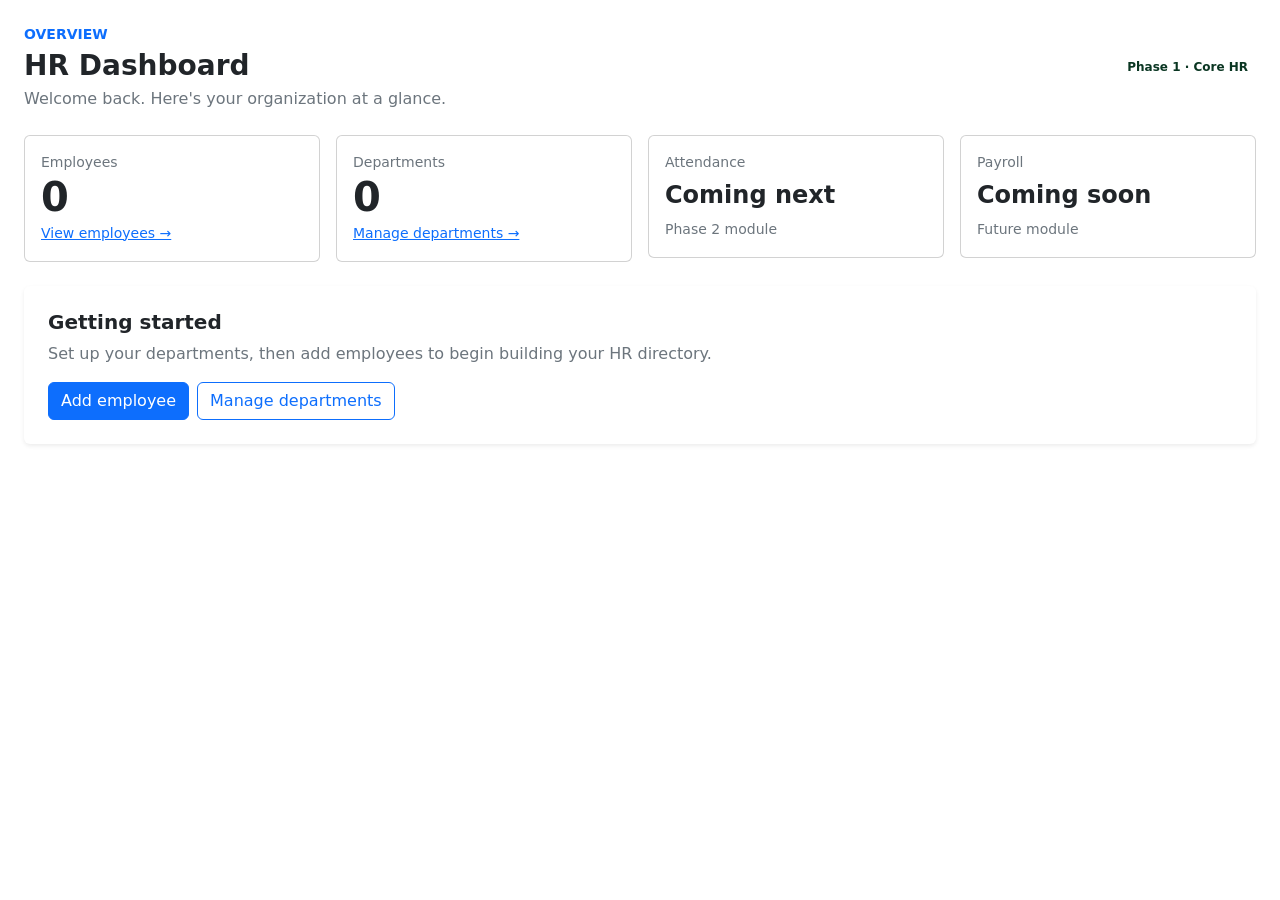
==== src/main/resources/templates/dashboard/index.html @ 43a1b0d2 ""init"" ====
<!doctype html><html lang="en" xmlns:th="http://www.thymeleaf.org" xmlns:sec="http://www.thymeleaf.org/extras/spring-security"><head><meta charset="utf-8"><meta name="viewport" content="width=device-width, initial-scale=1"><title>Dashboard | PeopleDesk HRMS</title><link href="https://cdn.jsdelivr.net/npm/bootstrap@5.3.3/dist/css/bootstrap.min.css" rel="stylesheet"><link th:href="@{/css/app.css}" rel="stylesheet"></head><body><div th:replace="~{fragments/layout :: navbar}"></div><main class="container-fluid px-4 py-4"><div class="d-flex flex-wrap justify-content-between align-items-center mb-4"><div><p class="text-primary fw-semibold small text-uppercase mb-1">Overview</p><h1 class="h3 fw-bold mb-1">HR Dashboard</h1><p class="text-secondary mb-0">Welcome back. Here's your organization at a glance.</p></div><span class="badge rounded-pill text-bg-success-subtle text-success-emphasis p-2">Phase 1 · Core HR</span></div><div class="row g-3 mb-4"><div class="col-12 col-md-6 col-xl-3"><div class="card metric-card"><div class="card-body"><div class="text-secondary small">Employees</div><div class="display-6 fw-bold" th:text="${employeeCount}">0</div><a class="small" th:href="@{/employees}">View employees →</a></div></div></div><div class="col-12 col-md-6 col-xl-3"><div class="card metric-card"><div class="card-body"><div class="text-secondary small">Departments</div><div class="display-6 fw-bold" th:text="${departmentCount}">0</div><a class="small" th:href="@{/departments}">Manage departments →</a></div></div></div><div class="col-12 col-md-6 col-xl-3"><div class="card metric-card"><div class="card-body"><div class="text-secondary small">Attendance</div><div class="h4 fw-bold mt-2">Coming next</div><span class="small text-secondary">Phase 2 module</span></div></div></div><div class="col-12 col-md-6 col-xl-3"><div class="card metric-card"><div class="card-body"><div class="text-secondary small">Payroll</div><div class="h4 fw-bold mt-2">Coming soon</div><span class="small text-secondary">Future module</span></div></div></div></div><div class="card border-0 shadow-sm"><div class="card-body p-4"><h2 class="h5 fw-bold">Getting started</h2><p class="text-secondary">Set up your departments, then add employees to begin building your HR directory.</p><div class="d-flex flex-wrap gap-2"><a class="btn btn-primary" th:href="@{/employees/new}" sec:authorize="hasAnyRole('SUPER_ADMIN','HR_ADMIN','HR_MANAGER')">Add employee</a><a class="btn btn-outline-primary" th:href="@{/departments}" sec:authorize="hasAnyRole('SUPER_ADMIN','HR_ADMIN','HR_MANAGER')">Manage departments</a></div></div></div></main><script src="https://cdn.jsdelivr.net/npm/bootstrap@5.3.3/dist/js/bootstrap.bundle.min.js"></script></body></html>
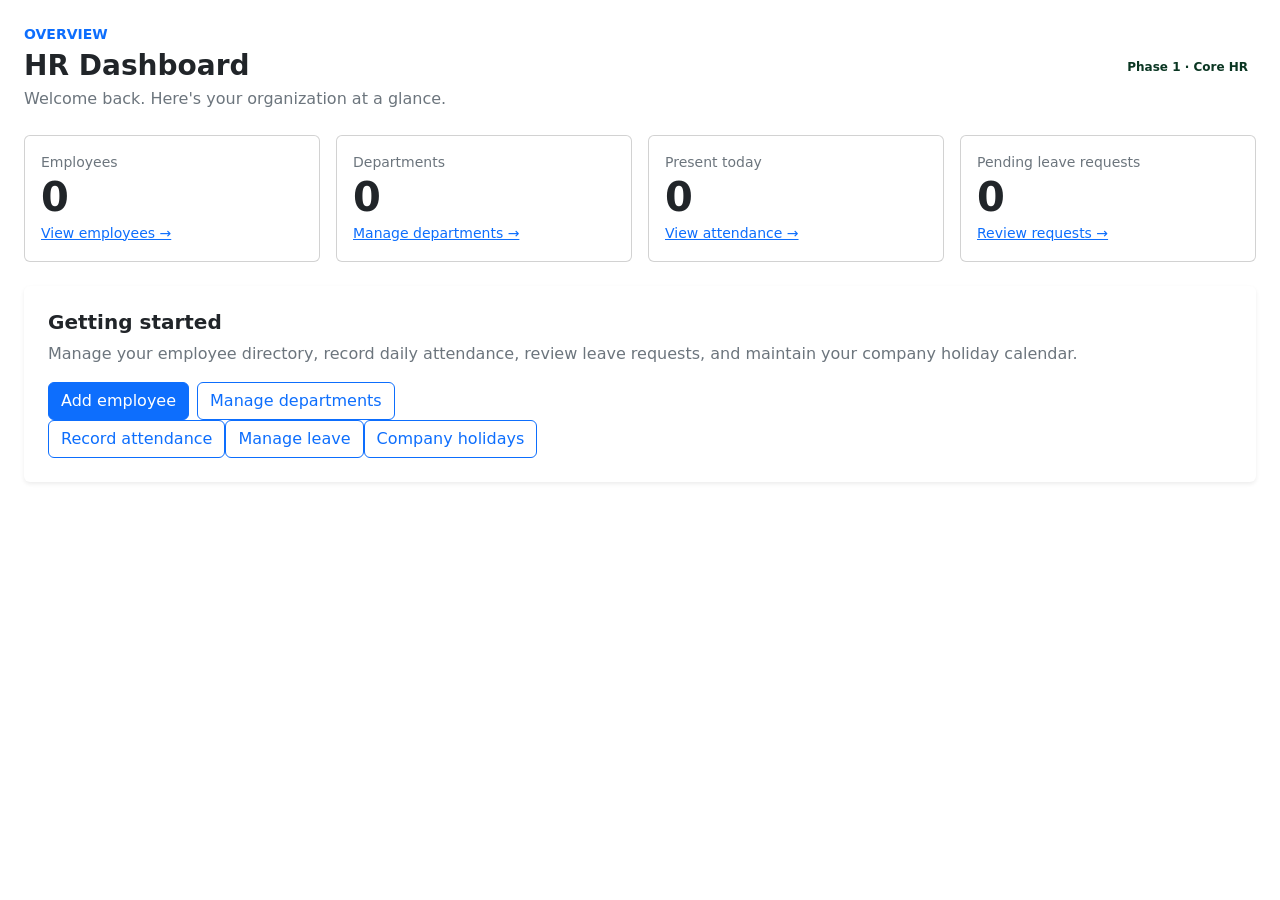
==== commit 8ed1b86d: ""added features"" ====
--- a/src/main/resources/templates/dashboard/index.html
+++ b/src/main/resources/templates/dashboard/index.html
@@ -1 +1 @@
-<!doctype html><html lang="en" xmlns:th="http://www.thymeleaf.org" xmlns:sec="http://www.thymeleaf.org/extras/spring-security"><head><meta charset="utf-8"><meta name="viewport" content="width=device-width, initial-scale=1"><title>Dashboard | PeopleDesk HRMS</title><link href="https://cdn.jsdelivr.net/npm/bootstrap@5.3.3/dist/css/bootstrap.min.css" rel="stylesheet"><link th:href="@{/css/app.css}" rel="stylesheet"></head><body><div th:replace="~{fragments/layout :: navbar}"></div><main class="container-fluid px-4 py-4"><div class="d-flex flex-wrap justify-content-between align-items-center mb-4"><div><p class="text-primary fw-semibold small text-uppercase mb-1">Overview</p><h1 class="h3 fw-bold mb-1">HR Dashboard</h1><p class="text-secondary mb-0">Welcome back. Here's your organization at a glance.</p></div><span class="badge rounded-pill text-bg-success-subtle text-success-emphasis p-2">Phase 1 · Core HR</span></div><div class="row g-3 mb-4"><div class="col-12 col-md-6 col-xl-3"><div class="card metric-card"><div class="card-body"><div class="text-secondary small">Employees</div><div class="display-6 fw-bold" th:text="${employeeCount}">0</div><a class="small" th:href="@{/employees}">View employees →</a></div></div></div><div class="col-12 col-md-6 col-xl-3"><div class="card metric-card"><div class="card-body"><div class="text-secondary small">Departments</div><div class="display-6 fw-bold" th:text="${departmentCount}">0</div><a class="small" th:href="@{/departments}">Manage departments →</a></div></div></div><div class="col-12 col-md-6 col-xl-3"><div class="card metric-card"><div class="card-body"><div class="text-secondary small">Attendance</div><div class="h4 fw-bold mt-2">Coming next</div><span class="small text-secondary">Phase 2 module</span></div></div></div><div class="col-12 col-md-6 col-xl-3"><div class="card metric-card"><div class="card-body"><div class="text-secondary small">Payroll</div><div class="h4 fw-bold mt-2">Coming soon</div><span class="small text-secondary">Future module</span></div></div></div></div><div class="card border-0 shadow-sm"><div class="card-body p-4"><h2 class="h5 fw-bold">Getting started</h2><p class="text-secondary">Set up your departments, then add employees to begin building your HR directory.</p><div class="d-flex flex-wrap gap-2"><a class="btn btn-primary" th:href="@{/employees/new}" sec:authorize="hasAnyRole('SUPER_ADMIN','HR_ADMIN','HR_MANAGER')">Add employee</a><a class="btn btn-outline-primary" th:href="@{/departments}" sec:authorize="hasAnyRole('SUPER_ADMIN','HR_ADMIN','HR_MANAGER')">Manage departments</a></div></div></div></main><script src="https://cdn.jsdelivr.net/npm/bootstrap@5.3.3/dist/js/bootstrap.bundle.min.js"></script></body></html>
+<!doctype html><html lang="en" xmlns:th="http://www.thymeleaf.org" xmlns:sec="http://www.thymeleaf.org/extras/spring-security"><head><meta charset="utf-8"><meta name="viewport" content="width=device-width, initial-scale=1"><title>Dashboard | PeopleDesk HRMS</title><link href="https://cdn.jsdelivr.net/npm/bootstrap@5.3.3/dist/css/bootstrap.min.css" rel="stylesheet"><link th:href="@{/css/app.css}" rel="stylesheet"></head><body><div th:replace="~{fragments/layout :: navbar}"></div><main class="container-fluid px-4 py-4"><div class="d-flex flex-wrap justify-content-between align-items-center mb-4"><div><p class="text-primary fw-semibold small text-uppercase mb-1">Overview</p><h1 class="h3 fw-bold mb-1">HR Dashboard</h1><p class="text-secondary mb-0">Welcome back. Here's your organization at a glance.</p></div><span class="badge rounded-pill text-bg-success-subtle text-success-emphasis p-2">Phase 1 · Core HR</span></div><div class="row g-3 mb-4"><div class="col-12 col-md-6 col-xl-3"><div class="card metric-card"><div class="card-body"><div class="text-secondary small">Employees</div><div class="display-6 fw-bold" th:text="${employeeCount}">0</div><a class="small" th:href="@{/employees}">View employees →</a></div></div></div><div class="col-12 col-md-6 col-xl-3"><div class="card metric-card"><div class="card-body"><div class="text-secondary small">Departments</div><div class="display-6 fw-bold" th:text="${departmentCount}">0</div><a class="small" th:href="@{/departments}">Manage departments →</a></div></div></div><div class="col-12 col-md-6 col-xl-3"><div class="card metric-card"><div class="card-body"><div class="text-secondary small">Present today</div><div class="display-6 fw-bold" th:text="${presentToday}">0</div><a class="small" th:href="@{/attendance}">View attendance →</a></div></div></div><div class="col-12 col-md-6 col-xl-3"><div class="card metric-card"><div class="card-body"><div class="text-secondary small">Pending leave requests</div><div class="display-6 fw-bold" th:text="${pendingLeaveCount}">0</div><a class="small" th:href="@{/leave-requests}">Review requests →</a></div></div></div></div><div class="card border-0 shadow-sm"><div class="card-body p-4"><h2 class="h5 fw-bold">Getting started</h2><p class="text-secondary">Manage your employee directory, record daily attendance, review leave requests, and maintain your company holiday calendar.</p><div class="d-flex flex-wrap gap-2"><a class="btn btn-primary" th:href="@{/employees/new}" sec:authorize="hasAnyRole('SUPER_ADMIN','HR_ADMIN','HR_MANAGER')">Add employee</a><a class="btn btn-outline-primary" th:href="@{/departments}" sec:authorize="hasAnyRole('SUPER_ADMIN','HR_ADMIN','HR_MANAGER')">Manage departments</a></div><a class="btn btn-outline-primary" th:href="@{/attendance}" sec:authorize="hasAnyRole('SUPER_ADMIN','HR_ADMIN','HR_MANAGER')">Record attendance</a><a class="btn btn-outline-primary" th:href="@{/leave-requests}" sec:authorize="hasAnyRole('SUPER_ADMIN','HR_ADMIN','HR_MANAGER')">Manage leave</a><a class="btn btn-outline-primary" th:href="@{/holidays}" sec:authorize="hasAnyRole('SUPER_ADMIN','HR_ADMIN','HR_MANAGER')">Company holidays</a></div></div></div></main><script src="https://cdn.jsdelivr.net/npm/bootstrap@5.3.3/dist/js/bootstrap.bundle.min.js"></script></body></html>
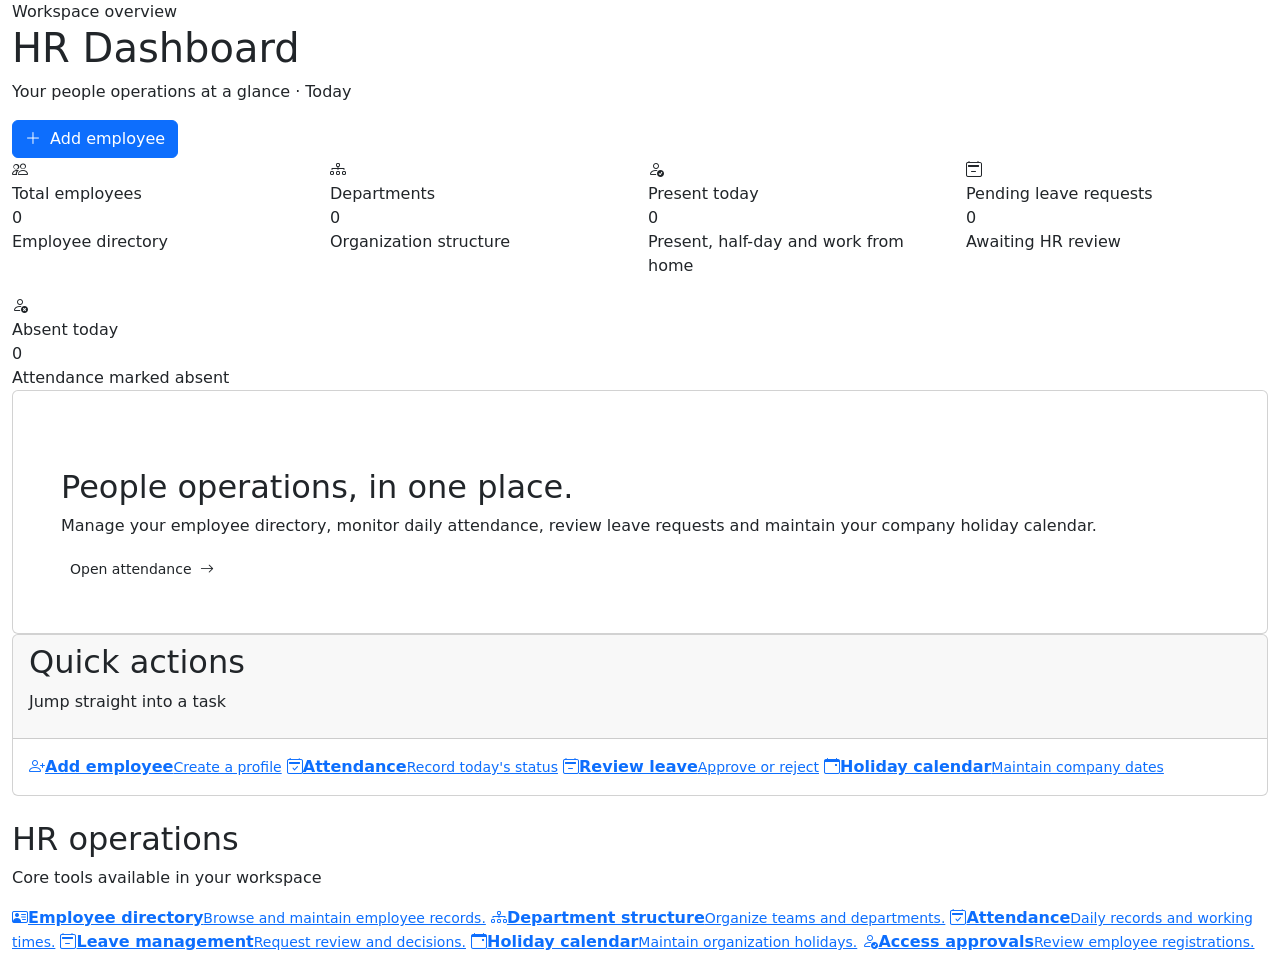
==== commit e7bd5da4: "final features added" ====
--- a/src/main/resources/templates/dashboard/index.html
+++ b/src/main/resources/templates/dashboard/index.html
@@ -1 +1,44 @@
-<!doctype html><html lang="en" xmlns:th="http://www.thymeleaf.org" xmlns:sec="http://www.thymeleaf.org/extras/spring-security"><head><meta charset="utf-8"><meta name="viewport" content="width=device-width, initial-scale=1"><title>Dashboard | PeopleDesk HRMS</title><link href="https://cdn.jsdelivr.net/npm/bootstrap@5.3.3/dist/css/bootstrap.min.css" rel="stylesheet"><link th:href="@{/css/app.css}" rel="stylesheet"></head><body><div th:replace="~{fragments/layout :: navbar}"></div><main class="container-fluid px-4 py-4"><div class="d-flex flex-wrap justify-content-between align-items-center mb-4"><div><p class="text-primary fw-semibold small text-uppercase mb-1">Overview</p><h1 class="h3 fw-bold mb-1">HR Dashboard</h1><p class="text-secondary mb-0">Welcome back. Here's your organization at a glance.</p></div><span class="badge rounded-pill text-bg-success-subtle text-success-emphasis p-2">Phase 1 · Core HR</span></div><div class="row g-3 mb-4"><div class="col-12 col-md-6 col-xl-3"><div class="card metric-card"><div class="card-body"><div class="text-secondary small">Employees</div><div class="display-6 fw-bold" th:text="${employeeCount}">0</div><a class="small" th:href="@{/employees}">View employees →</a></div></div></div><div class="col-12 col-md-6 col-xl-3"><div class="card metric-card"><div class="card-body"><div class="text-secondary small">Departments</div><div class="display-6 fw-bold" th:text="${departmentCount}">0</div><a class="small" th:href="@{/departments}">Manage departments →</a></div></div></div><div class="col-12 col-md-6 col-xl-3"><div class="card metric-card"><div class="card-body"><div class="text-secondary small">Present today</div><div class="display-6 fw-bold" th:text="${presentToday}">0</div><a class="small" th:href="@{/attendance}">View attendance →</a></div></div></div><div class="col-12 col-md-6 col-xl-3"><div class="card metric-card"><div class="card-body"><div class="text-secondary small">Pending leave requests</div><div class="display-6 fw-bold" th:text="${pendingLeaveCount}">0</div><a class="small" th:href="@{/leave-requests}">Review requests →</a></div></div></div></div><div class="card border-0 shadow-sm"><div class="card-body p-4"><h2 class="h5 fw-bold">Getting started</h2><p class="text-secondary">Manage your employee directory, record daily attendance, review leave requests, and maintain your company holiday calendar.</p><div class="d-flex flex-wrap gap-2"><a class="btn btn-primary" th:href="@{/employees/new}" sec:authorize="hasAnyRole('SUPER_ADMIN','HR_ADMIN','HR_MANAGER')">Add employee</a><a class="btn btn-outline-primary" th:href="@{/departments}" sec:authorize="hasAnyRole('SUPER_ADMIN','HR_ADMIN','HR_MANAGER')">Manage departments</a></div><a class="btn btn-outline-primary" th:href="@{/attendance}" sec:authorize="hasAnyRole('SUPER_ADMIN','HR_ADMIN','HR_MANAGER')">Record attendance</a><a class="btn btn-outline-primary" th:href="@{/leave-requests}" sec:authorize="hasAnyRole('SUPER_ADMIN','HR_ADMIN','HR_MANAGER')">Manage leave</a><a class="btn btn-outline-primary" th:href="@{/holidays}" sec:authorize="hasAnyRole('SUPER_ADMIN','HR_ADMIN','HR_MANAGER')">Company holidays</a></div></div></div></main><script src="https://cdn.jsdelivr.net/npm/bootstrap@5.3.3/dist/js/bootstrap.bundle.min.js"></script></body></html>
+<!doctype html>
+<html lang="en" xmlns:th="http://www.thymeleaf.org" xmlns:sec="http://www.thymeleaf.org/extras/spring-security">
+<head>
+  <meta charset="utf-8"><meta name="viewport" content="width=device-width, initial-scale=1">
+  <title>Overview | PeopleDesk HRMS</title>
+  <link href="https://cdn.jsdelivr.net/npm/bootstrap@5.3.3/dist/css/bootstrap.min.css" rel="stylesheet">
+  <link href="https://cdn.jsdelivr.net/npm/bootstrap-icons@1.11.3/font/bootstrap-icons.min.css" rel="stylesheet">
+  <link th:href="@{/css/app.css}" rel="stylesheet">
+</head>
+<body class="app-layout">
+<div th:replace="~{fragments/layout :: navbar}"></div>
+<main class="container-fluid">
+  <div class="page-heading">
+    <div><div class="page-kicker">Workspace overview</div><h1 class="page-title">HR Dashboard</h1><p class="page-subtitle">Your people operations at a glance · <span th:text="${dashboardDate}">Today</span></p></div>
+    <div class="page-actions" sec:authorize="hasAnyRole('SUPER_ADMIN','HR_ADMIN','HR_MANAGER')"><a class="btn btn-primary" th:href="@{/employees/new}"><i class="bi bi-plus-lg me-1"></i> Add employee</a></div>
+  </div>
+  <div class="row g-3">
+    <div class="col-12 col-md-6 col-xl-3"><div class="metric-card"><div class="card-body"><span class="metric-icon blue"><i class="bi bi-people"></i></span><div class="metric-label">Total employees</div><div class="metric-value" th:text="${employeeCount}">0</div><div class="metric-foot">Employee directory</div></div></div></div>
+    <div class="col-12 col-md-6 col-xl-3"><div class="metric-card"><div class="card-body"><span class="metric-icon violet"><i class="bi bi-diagram-3"></i></span><div class="metric-label">Departments</div><div class="metric-value" th:text="${departmentCount}">0</div><div class="metric-foot">Organization structure</div></div></div></div>
+    <div class="col-12 col-md-6 col-xl-3"><div class="metric-card"><div class="card-body"><span class="metric-icon green"><i class="bi bi-person-check"></i></span><div class="metric-label">Present today</div><div class="metric-value" th:text="${presentToday}">0</div><div class="metric-foot">Present, half-day and work from home</div></div></div></div>
+    <div class="col-12 col-md-6 col-xl-3"><div class="metric-card"><div class="card-body"><span class="metric-icon amber"><i class="bi bi-calendar2-minus"></i></span><div class="metric-label">Pending leave requests</div><div class="metric-value" th:text="${pendingLeaveCount}">0</div><div class="metric-foot">Awaiting HR review</div></div></div></div>
+    <div class="col-12 col-md-6 col-xl-3"><div class="metric-card"><div class="card-body"><span class="metric-icon amber"><i class="bi bi-person-x"></i></span><div class="metric-label">Absent today</div><div class="metric-value" th:text="${absentToday}">0</div><div class="metric-foot">Attendance marked absent</div></div></div></div>
+  </div>
+  <div class="dashboard-grid">
+    <section class="card welcome-panel"><div class="card-body p-4 p-lg-5"><div class="small text-white-50 text-uppercase fw-bold mb-2" style="letter-spacing:.14em">PeopleDesk workspace</div><h2>People operations, in one place.</h2><p>Manage your employee directory, monitor daily attendance, review leave requests and maintain your company holiday calendar.</p><a class="btn btn-sm" th:href="@{/attendance}" sec:authorize="hasAnyRole('SUPER_ADMIN','HR_ADMIN','HR_MANAGER')">Open attendance <i class="bi bi-arrow-right ms-1"></i></a></div></section>
+    <section class="card"><div class="card-header"><h2 class="panel-title">Quick actions</h2><p class="panel-subtitle">Jump straight into a task</p></div><div class="card-body"><div class="quick-actions">
+      <a class="quick-action" th:href="@{/employees/new}" sec:authorize="hasAnyRole('SUPER_ADMIN','HR_ADMIN','HR_MANAGER')"><span class="quick-action-icon"><i class="bi bi-person-plus"></i></span><span><strong>Add employee</strong><small>Create a profile</small></span></a>
+      <a class="quick-action" th:href="@{/attendance}" sec:authorize="hasAnyRole('SUPER_ADMIN','HR_ADMIN','HR_MANAGER')"><span class="quick-action-icon"><i class="bi bi-calendar2-check"></i></span><span><strong>Attendance</strong><small>Record today's status</small></span></a>
+      <a class="quick-action" th:href="@{/leave-requests}" sec:authorize="hasAnyRole('SUPER_ADMIN','HR_ADMIN','HR_MANAGER')"><span class="quick-action-icon"><i class="bi bi-calendar2-minus"></i></span><span><strong>Review leave</strong><small>Approve or reject</small></span></a>
+      <a class="quick-action" th:href="@{/holidays}" sec:authorize="hasAnyRole('SUPER_ADMIN','HR_ADMIN','HR_MANAGER')"><span class="quick-action-icon"><i class="bi bi-calendar-event"></i></span><span><strong>Holiday calendar</strong><small>Maintain company dates</small></span></a>
+    </div></div></section>
+  </div>
+  <section class="mt-4"><div class="mb-3"><h2 class="panel-title">HR operations</h2><p class="panel-subtitle">Core tools available in your workspace</p></div><div class="module-row">
+    <a class="module-tile" th:href="@{/employees}" sec:authorize="hasAnyRole('SUPER_ADMIN','HR_ADMIN','HR_MANAGER')"><i class="bi bi-person-vcard"></i><span><strong>Employee directory</strong><small>Browse and maintain employee records.</small></span></a>
+    <a class="module-tile" th:href="@{/departments}" sec:authorize="hasAnyRole('SUPER_ADMIN','HR_ADMIN','HR_MANAGER')"><i class="bi bi-diagram-3"></i><span><strong>Department structure</strong><small>Organize teams and departments.</small></span></a>
+    <a class="module-tile" th:href="@{/attendance}" sec:authorize="hasAnyRole('SUPER_ADMIN','HR_ADMIN','HR_MANAGER')"><i class="bi bi-calendar2-check"></i><span><strong>Attendance</strong><small>Daily records and working times.</small></span></a>
+    <a class="module-tile" th:href="@{/leave-requests}" sec:authorize="hasAnyRole('SUPER_ADMIN','HR_ADMIN','HR_MANAGER')"><i class="bi bi-calendar2-minus"></i><span><strong>Leave management</strong><small>Request review and decisions.</small></span></a>
+    <a class="module-tile" th:href="@{/holidays}" sec:authorize="hasAnyRole('SUPER_ADMIN','HR_ADMIN','HR_MANAGER')"><i class="bi bi-calendar-event"></i><span><strong>Holiday calendar</strong><small>Maintain organization holidays.</small></span></a>
+    <a class="module-tile" th:href="@{/admin/registrations}" sec:authorize="hasRole('SUPER_ADMIN')"><i class="bi bi-person-check"></i><span><strong>Access approvals</strong><small>Review employee registrations.</small></span></a>
+  </div></section>
+</main>
+<script th:src="@{/js/app.js}" defer></script>
+</body>
+</html>
